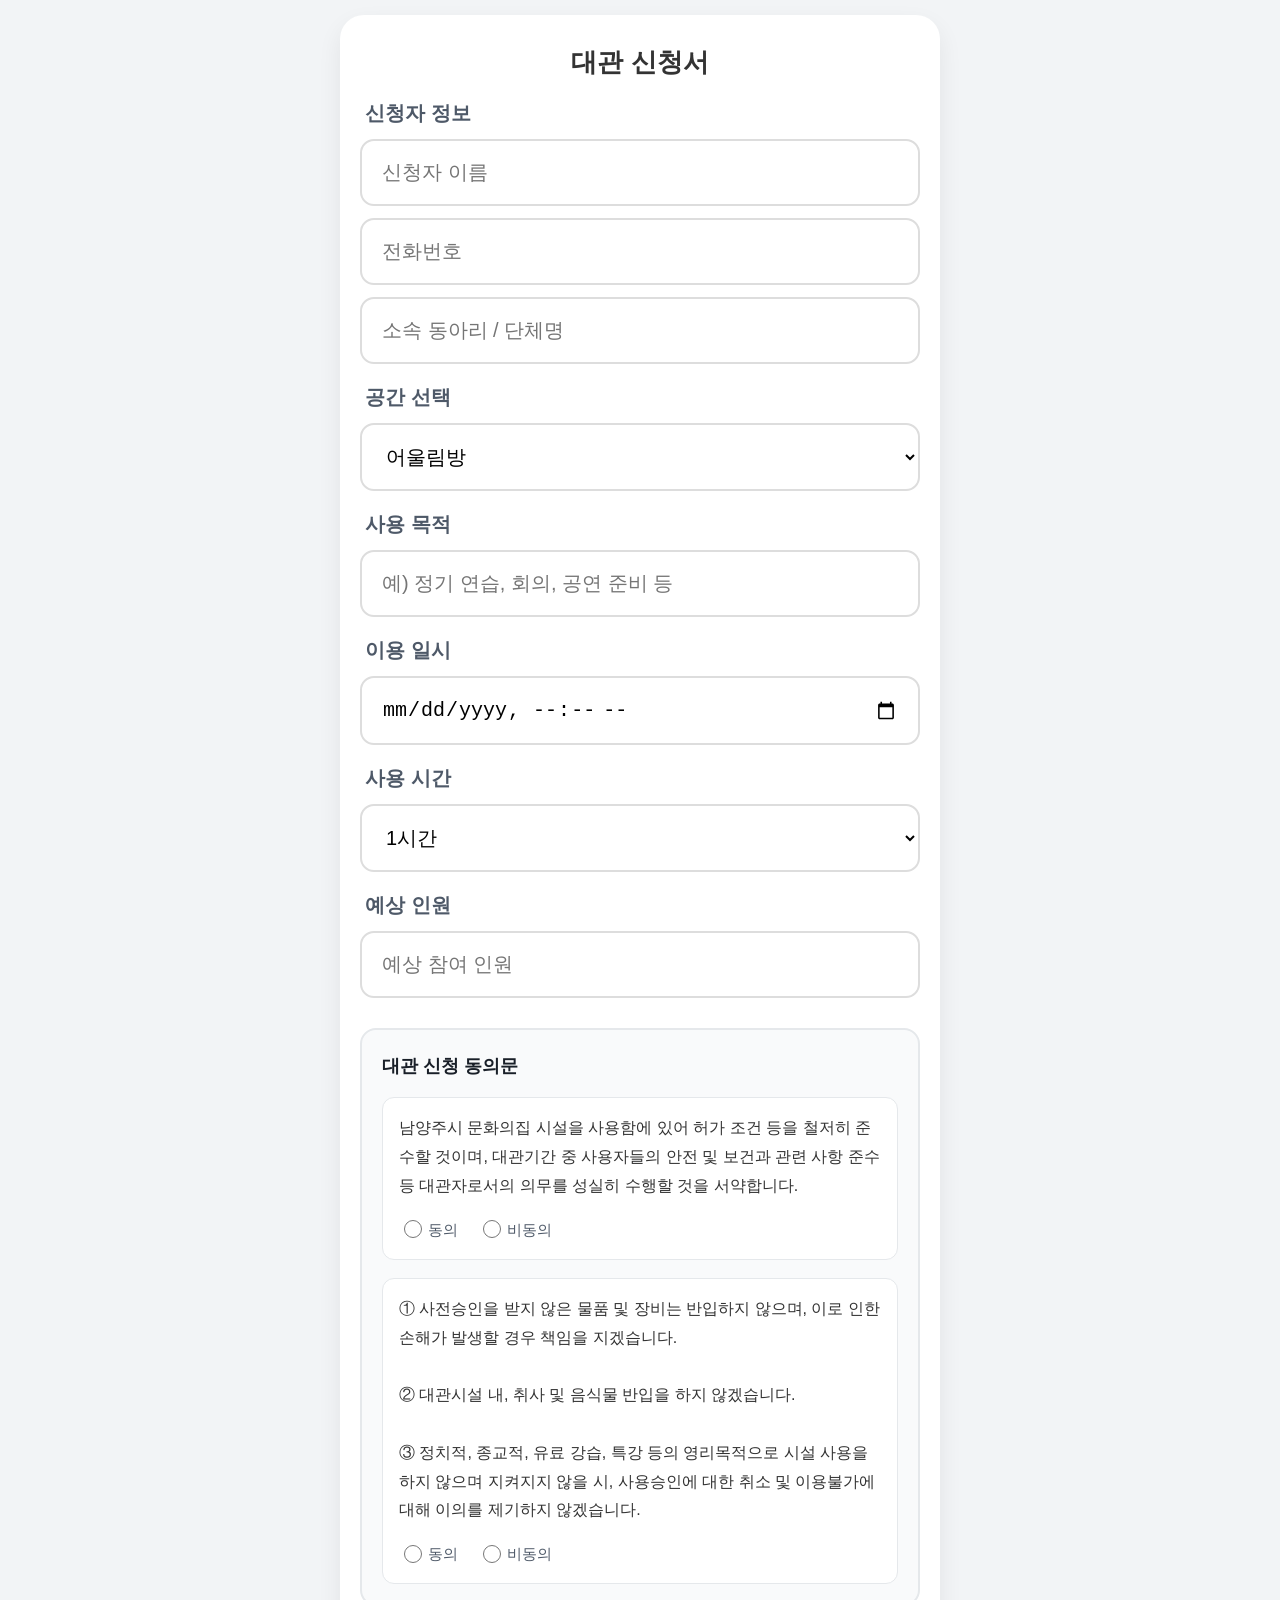
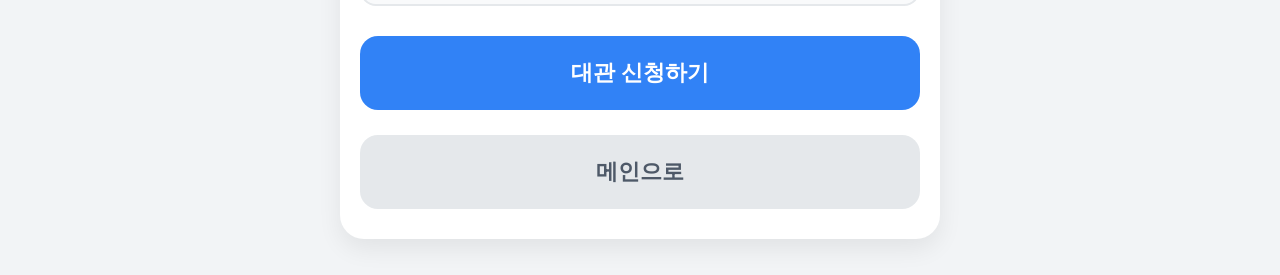
==== booking.html @ 7315e3e5 "Update booking.html" ====
<!DOCTYPE html>
<html lang="ko">
<head>
    <meta charset="UTF-8">
    <meta name="viewport" content="width=device-width, initial-scale=1.0, maximum-scale=1.0, user-scalable=no">

    <title>대관 신청</title>

    <link rel="stylesheet" href="css/style.css">
</head>
<body>

<div id="overlay"></div>
<div id="toast">제출 완료 ✅</div>

<div class="container">

    <div id="view-booking" class="card">

        <h3>대관 신청서</h3>

        <label>신청자 정보</label>

        <input id="b_name" placeholder="신청자 이름">

        <input id="b_phone" placeholder="전화번호">

        <input id="b_org" placeholder="소속 동아리 / 단체명">

        <label>공간 선택</label>

        <select id="b_space">
            <option value="어울림방">어울림방</option>
            <option value="댄스실">댄스실</option>
            <option value="음악실">음악실</option>
            <option value="동아리방">동아리방</option>
        </select>

        <label>사용 목적</label>

        <input id="b_content" placeholder="예) 정기 연습, 회의, 공연 준비 등">

        <label>이용 일시</label>

        <input id="b_date" type="datetime-local">

        <label>사용 시간</label>

        <select id="b_hours">
            <option value="1">1시간</option>
            <option value="2">2시간</option>
        </select>

        <label>예상 인원</label>

        <input id="b_people" type="number" placeholder="예상 참여 인원">

        <!-- 동의문 -->
        <div
            style="
                margin-top:30px;
                padding:20px;
                border:2px solid #e5e8eb;
                border-radius:16px;
                background:#f9fafb;
                line-height:1.8;
                color:#333;
                font-size:16px;
            "
        >

            <div
                style="
                    font-weight:bold;
                    margin-bottom:15px;
                    font-size:18px;
                    color:#191f28;
                "
            >
                대관 신청 동의문
            </div>

            <!-- 첫 번째 동의 -->
            <div
                style="
                    padding:16px;
                    background:white;
                    border-radius:12px;
                    border:1px solid #e5e8eb;
                    margin-bottom:18px;
                "
            >

                <div style="margin-bottom:15px;">
                    남양주시 문화의집 시설을 사용함에 있어 허가 조건 등을 철저히 준수할 것이며,
                    대관기간 중 사용자들의 안전 및 보건과 관련 사항 준수 등
                    대관자로서의 의무를 성실히 수행할 것을 서약합니다.
                </div>

                <div
                    style="
                        display:flex;
                        align-items:center;
                        gap:20px;
                    "
                >

                    <label
                        style="
                            display:flex;
                            align-items:center;
                            gap:6px;
                            font-size:15px;
                            font-weight:500;
                            margin:0;
                        "
                    >
                        <input
                            type="radio"
                            name="agree1"
                            value="동의"
                            id="agree1_yes"
                            style="
                                width:18px;
                                height:18px;
                                margin:0;
                            "
                        >
                        동의
                    </label>

                    <label
                        style="
                            display:flex;
                            align-items:center;
                            gap:6px;
                            font-size:15px;
                            font-weight:500;
                            margin:0;
                        "
                    >
                        <input
                            type="radio"
                            name="agree1"
                            value="비동의"
                            id="agree1_no"
                            style="
                                width:18px;
                                height:18px;
                                margin:0;
                            "
                        >
                        비동의
                    </label>

                </div>

            </div>

            <!-- 두 번째 동의 -->
            <div
                style="
                    padding:16px;
                    background:white;
                    border-radius:12px;
                    border:1px solid #e5e8eb;
                "
            >

                <div style="margin-bottom:15px;">

                    ① 사전승인을 받지 않은 물품 및 장비는 반입하지 않으며,
                     이로 인한 손해가 발생할 경우 책임을 지겠습니다.<br><br>

                    ② 대관시설 내, 취사 및 음식물 반입을 하지 않겠습니다.<br><br>

                    ③ 정치적, 종교적, 유료 강습, 특강 등의 영리목적으로 시설 사용을 하지 않으며
                      지켜지지 않을 시, 사용승인에 대한 취소 및 이용불가에 대해 이의를 제기하지 않겠습니다.

                </div>

                <div
                    style="
                        display:flex;
                        align-items:center;
                        gap:20px;
                    "
                >

                    <label
                        style="
                            display:flex;
                            align-items:center;
                            gap:6px;
                            font-size:15px;
                            font-weight:500;
                            margin:0;
                        "
                    >
                        <input
                            type="radio"
                            name="agree2"
                            value="동의"
                            id="agree2_yes"
                            style="
                                width:18px;
                                height:18px;
                                margin:0;
                            "
                        >
                        동의
                    </label>

                    <label
                        style="
                            display:flex;
                            align-items:center;
                            gap:6px;
                            font-size:15px;
                            font-weight:500;
                            margin:0;
                        "
                    >
                        <input
                            type="radio"
                            name="agree2"
                            value="비동의"
                            id="agree2_no"
                            style="
                                width:18px;
                                height:18px;
                                margin:0;
                            "
                        >
                        비동의
                    </label>

                </div>

            </div>

        </div>

        <button
            class="btn primary"
            id="btn-submit-book"
            onclick="sendPost('submitBooking')"
            style="margin-top:30px;"
        >
            대관 신청하기
        </button>

        <button class="btn secondary" onclick="location.href='index.html'">
            메인으로
        </button>

    </div>

</div>

<script src="js/api.js"></script>
<script src="js/ui.js"></script>
<script src="js/app.js"></script>

<script>

    const originalSendPost = sendPost;

    sendPost = async function(mode) {

        if(mode === 'submitBooking') {

            const agree1 = document.getElementById('agree1_yes').checked;

            const agree2 = document.getElementById('agree2_yes').checked;

            if(!agree1 || !agree2) {

                return alert("모든 동의 항목에 동의해주세요.");
            }
        }

        originalSendPost(mode);
    }

</script>

</body>
</html>
---- css/style.css ----
:root {
    --main-font-size: 20px;
    --title-font-size: 28px;
    --btn-padding: 22px;
}

body {
    font-family: -apple-system, sans-serif;
    background: #f2f4f6;
    margin: 0;
    padding: 0;
    font-size: var(--main-font-size);
    color: #191f28;
}

.container {
    max-width: 600px;
    margin: auto;
    padding: 15px;
}

.card {
    background: white;
    padding: 30px 20px;
    border-radius: 24px;
    box-shadow: 0 10px 25px rgba(0,0,0,0.07);
    margin-bottom: 20px;
    box-sizing: border-box;
}

.btn {
    width: 100%;
    padding: var(--btn-padding);
    margin-top: 15px;
    border: none;
    border-radius: 18px;
    font-size: 22px;
    cursor: pointer;
    transition: 0.2s;
    background: #f9fafb;
    font-weight: 600;
    box-sizing: border-box;
    display: flex;
    align-items: center;
    justify-content: center;
}

.btn:active {
    transform: scale(0.97);
}

.primary {
    background: #3182f6;
    color: white;
}

.secondary {
    background: #e5e8eb;
    color: #4e5968;
    margin-top: 25px;
}

.selected {
    background: #3182f6 !important;
    color: white !important;
}

.selected::after {
    content: ' ✅';
    margin-left: 8px;
    font-size: 1.1em;
}

.hidden {
    display: none;
}

input,
select {
    width: 100%;
    padding: 20px;
    margin-top: 12px;
    border: 2px solid #ddd;
    border-radius: 14px;
    box-sizing: border-box;
    font-size: 20px;
    background-color: white;
}

h2 {
    text-align: center;
    font-size: 32px;
    margin-top: 0;
    margin-bottom: 20px;
    line-height: 1.3;
}

h3 {
    text-align: center;
    font-size: 26px;
    margin-top: 0;
    margin-bottom: 15px;
    color: #333;
}

label {
    display: block;
    margin-top: 20px;
    font-weight: bold;
    font-size: 20px;
    color: #4e5968;
    padding-left: 5px;
}

.calendar-container {
    width: 100%;
    height: 80vh;
    border-radius: 16px;
    overflow: hidden;
    border: 2px solid #e5e8eb;
    margin-top: 10px;
}

iframe {
    width: 100%;
    height: 100%;
    border: none;
}

#member-list {
    display: grid;
    grid-template-columns: 1fr 1fr;
    gap: 12px;
    margin-top: 15px;
}

#member-list .btn {
    margin-top: 0;
    padding: 18px;
    font-size: 18px;
}

#toast {
    position: fixed;
    top: 50%;
    left: 50%;
    transform: translate(-50%, -50%);
    background: rgba(0, 0, 0, 0.85);
    color: white;
    padding: 30px 50px;
    border-radius: 20px;
    font-size: 28px;
    font-weight: bold;
    z-index: 9999;
    text-align: center;
    display: none;
    box-shadow: 0 10px 30px rgba(0,0,0,0.3);
}

#overlay {
    position: fixed;
    top: 0;
    left: 0;
    width: 100%;
    height: 100%;
    background: rgba(0,0,0,0.3);
    z-index: 9998;
    display: none;
}

table {
    width: 100%;
    border-collapse: collapse;
    margin-top: 10px;
    background: #fff;
    border-radius: 12px;
    overflow: hidden;
}

th,
td {
    padding: 15px;
    border: 1px solid #eee;
    text-align: center;
}

th {
    background: #3182f6;
    color: white;
    font-weight: 600;
}

tr:nth-child(even) {
    background: #f9fafb;
}
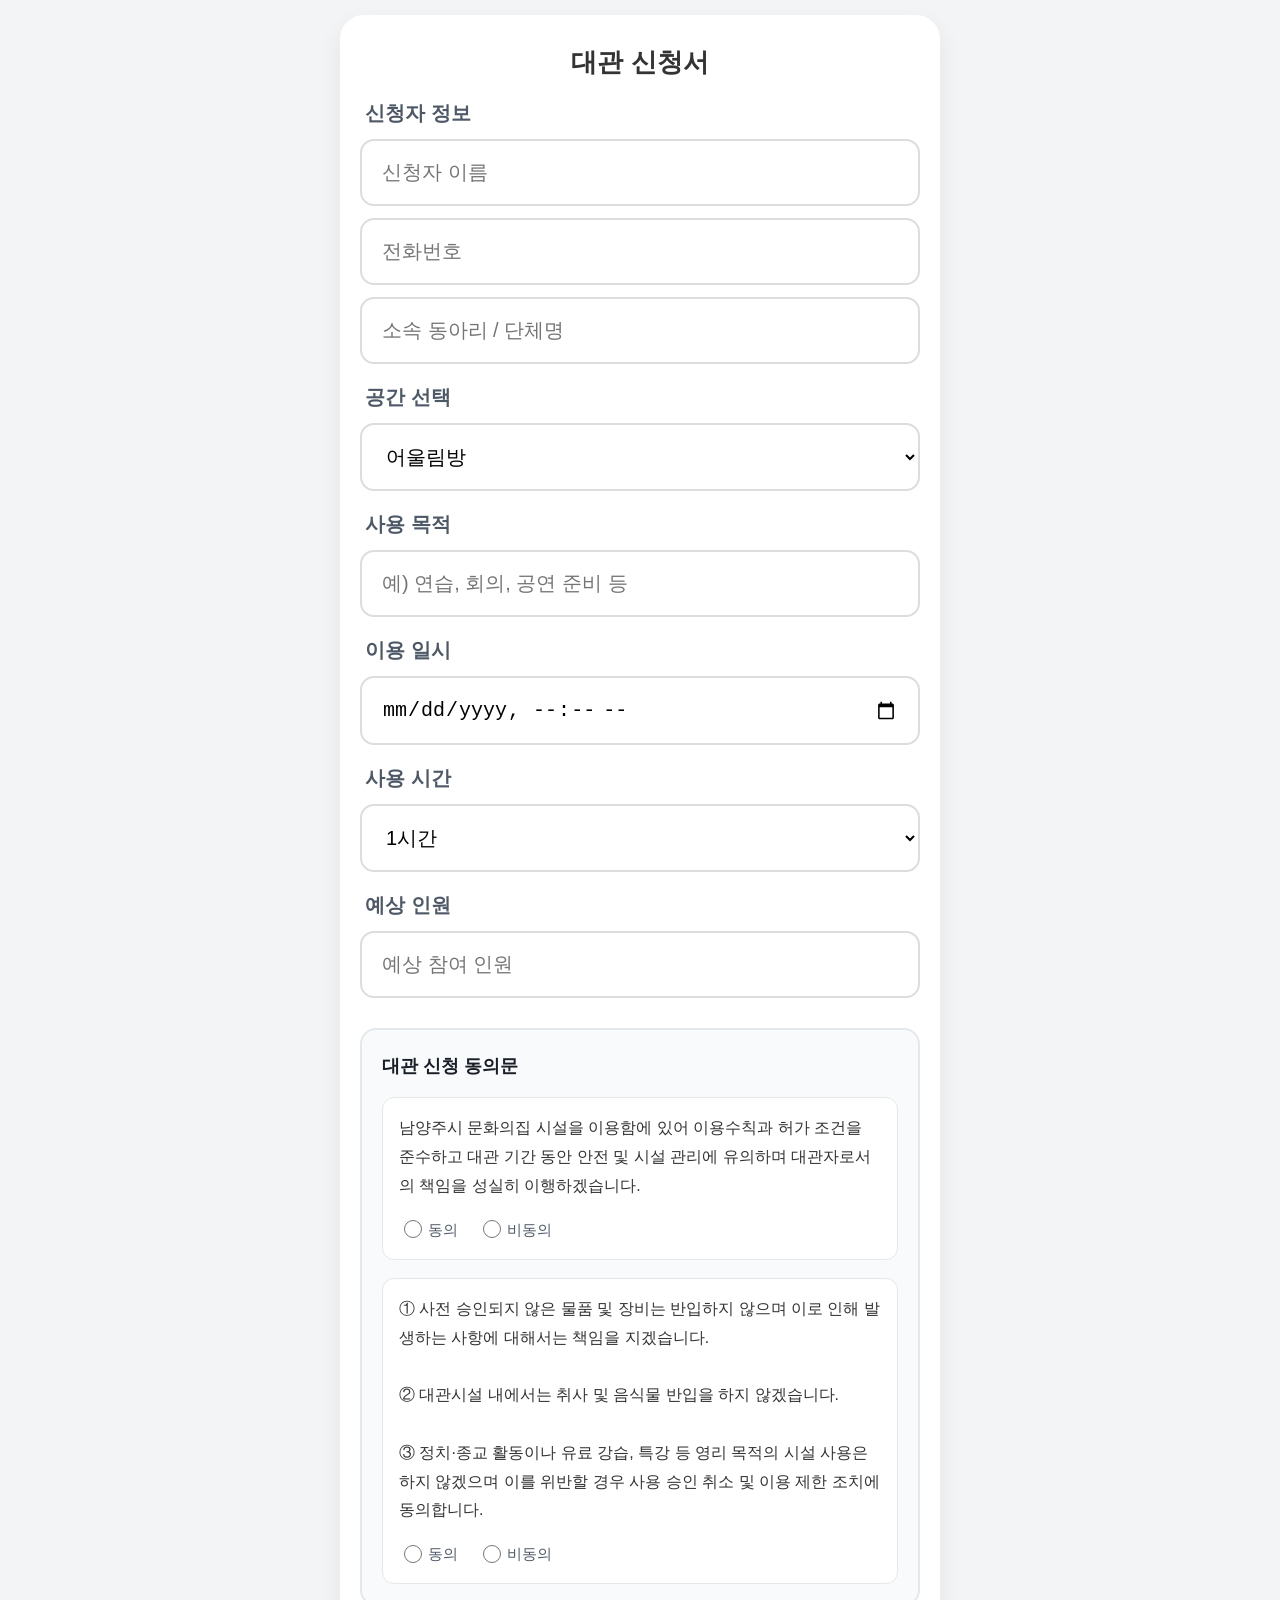
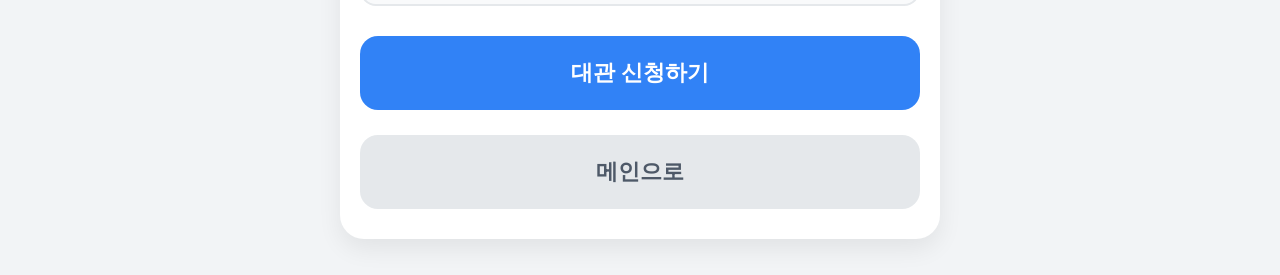
==== commit ffb91798: "Update placeholder text in booking input field" ====
--- a/booking.html
+++ b/booking.html
@@ -38,7 +38,7 @@
 
         <label>사용 목적</label>
 
-        <input id="b_content" placeholder="예) 정기 연습, 회의, 공연 준비 등">
+        <input id="b_content" placeholder="예) 연습, 회의, 공연 준비 등">
 
         <label>이용 일시</label>
 
@@ -92,9 +92,9 @@
             >
 
                 <div style="margin-bottom:15px;">
-                    남양주시 문화의집 시설을 사용함에 있어 허가 조건 등을 철저히 준수할 것이며,
-                    대관기간 중 사용자들의 안전 및 보건과 관련 사항 준수 등
-                    대관자로서의 의무를 성실히 수행할 것을 서약합니다.
+                    남양주시 문화의집 시설을 이용함에 있어 이용수칙과 허가 조건을 준수하고  
+                    대관 기간 동안 안전 및 시설 관리에 유의하며
+                    대관자로서의 책임을 성실히 이행하겠습니다.
                 </div>
 
                 <div
@@ -169,13 +169,13 @@
 
                 <div style="margin-bottom:15px;">
 
-                    ① 사전승인을 받지 않은 물품 및 장비는 반입하지 않으며,
-                     이로 인한 손해가 발생할 경우 책임을 지겠습니다.<br><br>
-
-                    ② 대관시설 내, 취사 및 음식물 반입을 하지 않겠습니다.<br><br>
-
-                    ③ 정치적, 종교적, 유료 강습, 특강 등의 영리목적으로 시설 사용을 하지 않으며
-                      지켜지지 않을 시, 사용승인에 대한 취소 및 이용불가에 대해 이의를 제기하지 않겠습니다.
+                    ① 사전 승인되지 않은 물품 및 장비는 반입하지 않으며
+                     이로 인해 발생하는 사항에 대해서는 책임을 지겠습니다.<br><br>
+
+                    ② 대관시설 내에서는 취사 및 음식물 반입을 하지 않겠습니다.<br><br>
+
+                    ③ 정치·종교 활동이나 유료 강습, 특강 등 영리 목적의 시설 사용은 하지 않겠으며
+                      이를 위반할 경우 사용 승인 취소 및 이용 제한 조치에 동의합니다.
 
                 </div>
 
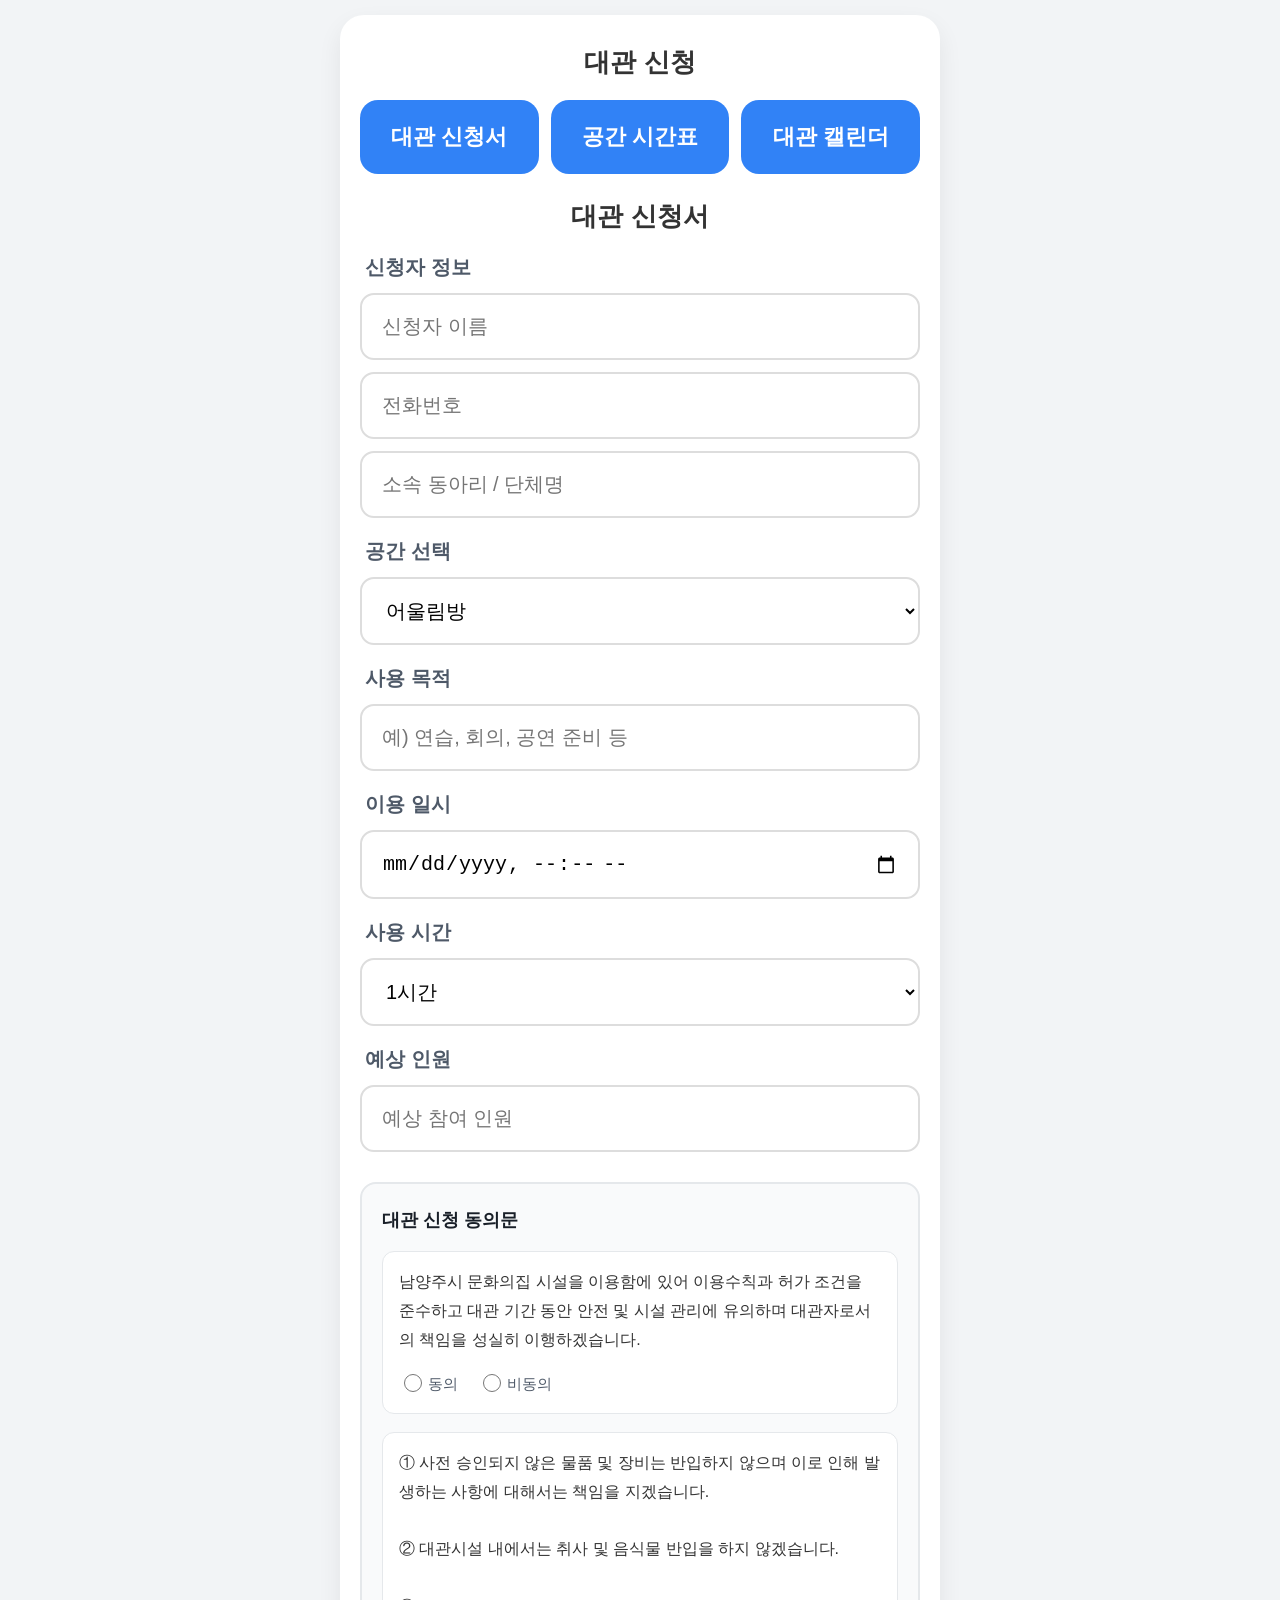
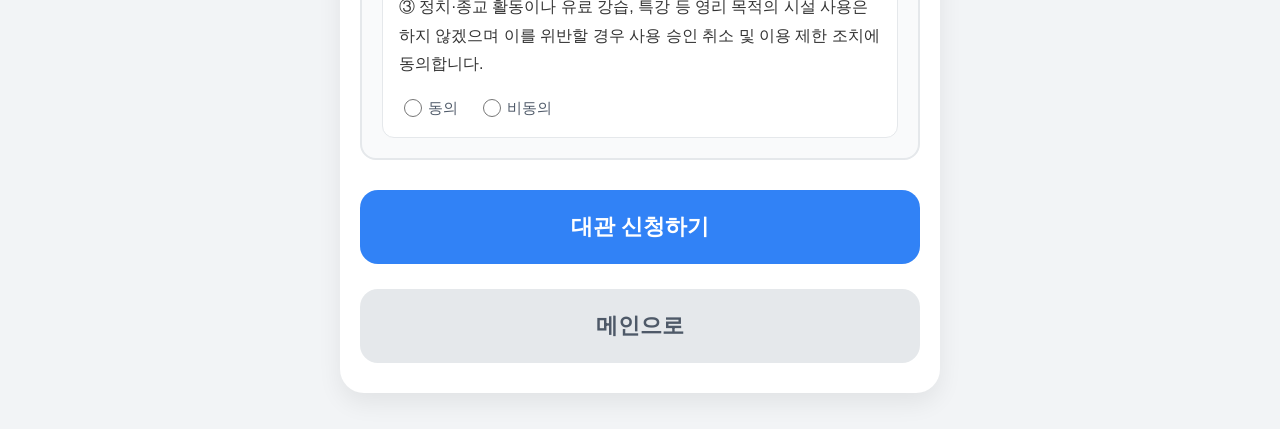
==== commit 09b369a8: "Update booking.html" ====
--- a/booking.html
+++ b/booking.html
@@ -17,238 +17,439 @@
 
     <div id="view-booking" class="card">
 
-        <h3>대관 신청서</h3>
-
-        <label>신청자 정보</label>
-
-        <input id="b_name" placeholder="신청자 이름">
-
-        <input id="b_phone" placeholder="전화번호">
-
-        <input id="b_org" placeholder="소속 동아리 / 단체명">
-
-        <label>공간 선택</label>
-
-        <select id="b_space">
-            <option value="어울림방">어울림방</option>
-            <option value="댄스실">댄스실</option>
-            <option value="음악실">음악실</option>
-            <option value="동아리방">동아리방</option>
-        </select>
-
-        <label>사용 목적</label>
-
-        <input id="b_content" placeholder="예) 연습, 회의, 공연 준비 등">
-
-        <label>이용 일시</label>
-
-        <input id="b_date" type="datetime-local">
-
-        <label>사용 시간</label>
-
-        <select id="b_hours">
-            <option value="1">1시간</option>
-            <option value="2">2시간</option>
-        </select>
-
-        <label>예상 인원</label>
-
-        <input id="b_people" type="number" placeholder="예상 참여 인원">
-
-        <!-- 동의문 -->
+        <h3>대관 신청</h3>
+
+        <!-- 🔥 추가 : 상단 메뉴 -->
         <div
             style="
-                margin-top:30px;
-                padding:20px;
-                border:2px solid #e5e8eb;
-                border-radius:16px;
-                background:#f9fafb;
-                line-height:1.8;
-                color:#333;
-                font-size:16px;
+                display:grid;
+                grid-template-columns:1fr 1fr 1fr;
+                gap:12px;
+                margin-top:20px;
+                margin-bottom:25px;
             "
         >
 
+            <button
+                class="btn primary"
+                onclick="showBookingTab('form')"
+                style="margin-top:0;"
+            >
+                대관 신청서
+            </button>
+
+            <button
+                class="btn primary"
+                onclick="showBookingTab('schedule')"
+                style="margin-top:0;"
+            >
+                공간 시간표
+            </button>
+
+            <button
+                class="btn primary"
+                onclick="showBookingTab('calendar')"
+                style="margin-top:0;"
+            >
+                대관 캘린더
+            </button>
+
+        </div>
+
+        <!-- 🔥 대관 신청서 -->
+        <div id="booking-form-section">
+
+            <h3>대관 신청서</h3>
+
+            <label>신청자 정보</label>
+
+            <input id="b_name" placeholder="신청자 이름">
+
+            <input
+                id="b_phone"
+                placeholder="전화번호"
+                inputmode="numeric"
+                maxlength="13"
+                oninput="
+                    let v = this.value.replace(/[^0-9]/g, '');
+
+                    if(v.length > 11) {
+                        v = v.slice(0, 11);
+                    }
+
+                    if(v.length >= 11) {
+
+                        this.value =
+                            v.slice(0,3) + '-' +
+                            v.slice(3,7) + '-' +
+                            v.slice(7);
+
+                    } else if(v.length >= 7) {
+
+                        this.value =
+                            v.slice(0,3) + '-' +
+                            v.slice(3,6) + '-' +
+                            v.slice(6);
+
+                    } else if(v.length >= 4) {
+
+                        this.value =
+                            v.slice(0,3) + '-' +
+                            v.slice(3);
+
+                    } else {
+
+                        this.value = v;
+                    }
+                "
+            >
+
+            <input id="b_org" placeholder="소속 동아리 / 단체명">
+
+            <label>공간 선택</label>
+
+            <select id="b_space">
+                <option value="어울림방">어울림방</option>
+                <option value="댄스실">댄스실</option>
+                <option value="음악실">음악실</option>
+                <option value="동아리방">동아리방</option>
+            </select>
+
+            <label>사용 목적</label>
+
+            <input id="b_content" placeholder="예) 연습, 회의, 공연 준비 등">
+
+            <label>이용 일시</label>
+
+            <input
+                id="b_date"
+                type="datetime-local"
+                min=""
+            >
+
+            <label>사용 시간</label>
+
+            <select id="b_hours">
+                <option value="1">1시간</option>
+                <option value="2">2시간</option>
+            </select>
+
+            <label>예상 인원</label>
+
+            <input id="b_people" type="number" placeholder="예상 참여 인원">
+
+            <!-- 동의문 -->
             <div
                 style="
-                    font-weight:bold;
-                    margin-bottom:15px;
-                    font-size:18px;
-                    color:#191f28;
+                    margin-top:30px;
+                    padding:20px;
+                    border:2px solid #e5e8eb;
+                    border-radius:16px;
+                    background:#f9fafb;
+                    line-height:1.8;
+                    color:#333;
+                    font-size:16px;
                 "
             >
-                대관 신청 동의문
-            </div>
-
-            <!-- 첫 번째 동의 -->
-            <div
-                style="
-                    padding:16px;
-                    background:white;
-                    border-radius:12px;
-                    border:1px solid #e5e8eb;
-                    margin-bottom:18px;
-                "
-            >
-
-                <div style="margin-bottom:15px;">
-                    남양주시 문화의집 시설을 이용함에 있어 이용수칙과 허가 조건을 준수하고  
-                    대관 기간 동안 안전 및 시설 관리에 유의하며
-                    대관자로서의 책임을 성실히 이행하겠습니다.
-                </div>
 
                 <div
                     style="
-                        display:flex;
-                        align-items:center;
-                        gap:20px;
+                        font-weight:bold;
+                        margin-bottom:15px;
+                        font-size:18px;
+                        color:#191f28;
                     "
                 >
-
-                    <label
+                    대관 신청 동의문
+                </div>
+
+                <!-- 첫 번째 동의 -->
+                <div
+                    style="
+                        padding:16px;
+                        background:white;
+                        border-radius:12px;
+                        border:1px solid #e5e8eb;
+                        margin-bottom:18px;
+                    "
+                >
+
+                    <div style="margin-bottom:15px;">
+                        남양주시 문화의집 시설을 이용함에 있어 이용수칙과 허가 조건을 준수하고  
+                        대관 기간 동안 안전 및 시설 관리에 유의하며
+                        대관자로서의 책임을 성실히 이행하겠습니다.
+                    </div>
+
+                    <div
                         style="
                             display:flex;
                             align-items:center;
-                            gap:6px;
-                            font-size:15px;
-                            font-weight:500;
-                            margin:0;
+                            gap:20px;
+                            flex-wrap:wrap;
                         "
                     >
-                        <input
-                            type="radio"
-                            name="agree1"
-                            value="동의"
-                            id="agree1_yes"
+
+                        <label
                             style="
-                                width:18px;
-                                height:18px;
+                                display:flex;
+                                align-items:center;
+                                gap:6px;
+                                font-size:15px;
+                                font-weight:500;
                                 margin:0;
+                                white-space:nowrap;
                             "
                         >
-                        동의
-                    </label>
-
-                    <label
+                            <input
+                                type="radio"
+                                name="agree1"
+                                value="동의"
+                                id="agree1_yes"
+                                style="
+                                    width:18px;
+                                    height:18px;
+                                    margin:0;
+                                "
+                            >
+                            동의
+                        </label>
+
+                        <label
+                            style="
+                                display:flex;
+                                align-items:center;
+                                gap:6px;
+                                font-size:15px;
+                                font-weight:500;
+                                margin:0;
+                                white-space:nowrap;
+                            "
+                        >
+                            <input
+                                type="radio"
+                                name="agree1"
+                                value="비동의"
+                                id="agree1_no"
+                                style="
+                                    width:18px;
+                                    height:18px;
+                                    margin:0;
+                                "
+                            >
+                            비동의
+                        </label>
+
+                    </div>
+
+                </div>
+
+                <!-- 두 번째 동의 -->
+                <div
+                    style="
+                        padding:16px;
+                        background:white;
+                        border-radius:12px;
+                        border:1px solid #e5e8eb;
+                    "
+                >
+
+                    <div style="margin-bottom:15px;">
+
+                        ① 사전 승인되지 않은 물품 및 장비는 반입하지 않으며
+                         이로 인해 발생하는 사항에 대해서는 책임을 지겠습니다.<br><br>
+
+                        ② 대관시설 내에서는 취사 및 음식물 반입을 하지 않겠습니다.<br><br>
+
+                        ③ 정치·종교 활동이나 유료 강습, 특강 등 영리 목적의 시설 사용은 하지 않겠으며
+                          이를 위반할 경우 사용 승인 취소 및 이용 제한 조치에 동의합니다.
+
+                    </div>
+
+                    <div
                         style="
                             display:flex;
                             align-items:center;
-                            gap:6px;
-                            font-size:15px;
-                            font-weight:500;
-                            margin:0;
+                            gap:20px;
+                            flex-wrap:wrap;
                         "
                     >
-                        <input
-                            type="radio"
-                            name="agree1"
-                            value="비동의"
-                            id="agree1_no"
+
+                        <label
                             style="
-                                width:18px;
-                                height:18px;
+                                display:flex;
+                                align-items:center;
+                                gap:6px;
+                                font-size:15px;
+                                font-weight:500;
                                 margin:0;
+                                white-space:nowrap;
                             "
                         >
-                        비동의
-                    </label>
+                            <input
+                                type="radio"
+                                name="agree2"
+                                value="동의"
+                                id="agree2_yes"
+                                style="
+                                    width:18px;
+                                    height:18px;
+                                    margin:0;
+                                "
+                            >
+                            동의
+                        </label>
+
+                        <label
+                            style="
+                                display:flex;
+                                align-items:center;
+                                gap:6px;
+                                font-size:15px;
+                                font-weight:500;
+                                margin:0;
+                                white-space:nowrap;
+                            "
+                        >
+                            <input
+                                type="radio"
+                                name="agree2"
+                                value="비동의"
+                                id="agree2_no"
+                                style="
+                                    width:18px;
+                                    height:18px;
+                                    margin:0;
+                                "
+                            >
+                            비동의
+                        </label>
+
+                    </div>
 
                 </div>
 
             </div>
 
-            <!-- 두 번째 동의 -->
+            <button
+                class="btn primary"
+                id="btn-submit-book"
+                onclick="
+                    if(navigator.vibrate){
+                        navigator.vibrate(30);
+                    }
+
+                    sendPost('submitBooking');
+                "
+                style="margin-top:30px;"
+            >
+                대관 신청하기
+            </button>
+
+        </div>
+
+        <!-- 🔥 공간 시간표 -->
+        <div
+            id="booking-schedule-section"
+            class="hidden"
+        >
+
             <div
                 style="
-                    padding:16px;
-                    background:white;
-                    border-radius:12px;
-                    border:1px solid #e5e8eb;
+                    display:grid;
+                    grid-template-columns:1fr 1fr;
+                    gap:12px;
+                    margin-top:10px;
+                    margin-bottom:20px;
                 "
             >
 
-                <div style="margin-bottom:15px;">
-
-                    ① 사전 승인되지 않은 물품 및 장비는 반입하지 않으며
-                     이로 인해 발생하는 사항에 대해서는 책임을 지겠습니다.<br><br>
-
-                    ② 대관시설 내에서는 취사 및 음식물 반입을 하지 않겠습니다.<br><br>
-
-                    ③ 정치·종교 활동이나 유료 강습, 특강 등 영리 목적의 시설 사용은 하지 않겠으며
-                      이를 위반할 경우 사용 승인 취소 및 이용 제한 조치에 동의합니다.
-
-                </div>
-
-                <div
-                    style="
-                        display:flex;
-                        align-items:center;
-                        gap:20px;
-                    "
-                >
-
-                    <label
-                        style="
-                            display:flex;
-                            align-items:center;
-                            gap:6px;
-                            font-size:15px;
-                            font-weight:500;
-                            margin:0;
-                        "
-                    >
-                        <input
-                            type="radio"
-                            name="agree2"
-                            value="동의"
-                            id="agree2_yes"
-                            style="
-                                width:18px;
-                                height:18px;
-                                margin:0;
-                            "
-                        >
-                        동의
-                    </label>
-
-                    <label
-                        style="
-                            display:flex;
-                            align-items:center;
-                            gap:6px;
-                            font-size:15px;
-                            font-weight:500;
-                            margin:0;
-                        "
-                    >
-                        <input
-                            type="radio"
-                            name="agree2"
-                            value="비동의"
-                            id="agree2_no"
-                            style="
-                                width:18px;
-                                height:18px;
-                                margin:0;
-                            "
-                        >
-                        비동의
-                    </label>
-
-                </div>
+                <button
+                    class="btn"
+                    onclick="showSchedule('dance')"
+                    style="margin-top:0;"
+                >
+                    댄스실
+                </button>
+
+                <button
+                    class="btn"
+                    onclick="showSchedule('music')"
+                    style="margin-top:0;"
+                >
+                    음악실
+                </button>
+
+                <button
+                    class="btn"
+                    onclick="showSchedule('club')"
+                    style="margin-top:0;"
+                >
+                    동아리실
+                </button>
+
+                <button
+                    class="btn"
+                    onclick="showSchedule('room')"
+                    style="margin-top:0;"
+                >
+                    어울림방
+                </button>
 
             </div>
 
+            <div
+                style="
+                    width:100%;
+                    height:700px;
+                    border:1px solid #ddd;
+                    border-radius:16px;
+                    overflow:hidden;
+                    background:#fff;
+                "
+            >
+
+                <iframe
+                    id="schedule-frame"
+                    src="https://drive.google.com/file/d/1yxM0hEBg6i5G9soy5fTbP0brCFh0smhn/preview"
+                    width="100%"
+                    height="100%"
+                    allow="autoplay"
+                    style="border:none;"
+                ></iframe>
+
+            </div>
+
         </div>
 
-        <button
-            class="btn primary"
-            id="btn-submit-book"
-            onclick="sendPost('submitBooking')"
-            style="margin-top:30px;"
+        <!-- 🔥 대관 캘린더 -->
+        <div
+            id="booking-calendar-section"
+            class="hidden"
         >
-            대관 신청하기
-        </button>
+
+            <div
+                style="
+                    width:100%;
+                    height:700px;
+                    border:1px solid #ddd;
+                    border-radius:16px;
+                    overflow:hidden;
+                    background:#fff;
+                "
+            >
+
+                <iframe
+                    src="https://calendar.google.com/calendar/embed?src=29f49ca08ab45c6d905555a73977703f275fd464e254ed959725c9046b3a6436%40group.calendar.google.com&ctz=Asia%2FSeoul"
+                    width="100%"
+                    height="100%"
+                    frameborder="0"
+                    scrolling="no"
+                    style="border:0"
+                ></iframe>
+
+            </div>
+
+        </div>
 
         <button class="btn secondary" onclick="location.href='index.html'">
             메인으로
@@ -264,6 +465,16 @@
 
 <script>
 
+    const now = new Date();
+
+    now.setMinutes(
+        now.getMinutes() - now.getTimezoneOffset()
+    );
+
+    document
+        .getElementById('b_date')
+        .min = now.toISOString().slice(0,16);
+
     const originalSendPost = sendPost;
 
     sendPost = async function(mode) {
@@ -283,6 +494,73 @@
         originalSendPost(mode);
     }
 
+    // 🔥 추가
+    function showBookingTab(tab) {
+
+        document
+            .getElementById('booking-form-section')
+            .classList.add('hidden');
+
+        document
+            .getElementById('booking-schedule-section')
+            .classList.add('hidden');
+
+        document
+            .getElementById('booking-calendar-section')
+            .classList.add('hidden');
+
+        if(tab === 'form') {
+
+            document
+                .getElementById('booking-form-section')
+                .classList.remove('hidden');
+        }
+
+        if(tab === 'schedule') {
+
+            document
+                .getElementById('booking-schedule-section')
+                .classList.remove('hidden');
+        }
+
+        if(tab === 'calendar') {
+
+            document
+                .getElementById('booking-calendar-section')
+                .classList.remove('hidden');
+        }
+    }
+
+    // 🔥 추가
+    function showSchedule(type) {
+
+        const frame = document.getElementById('schedule-frame');
+
+        if(type === 'dance') {
+
+            frame.src =
+                'https://drive.google.com/file/d/1yxM0hEBg6i5G9soy5fTbP0brCFh0smhn/preview';
+        }
+
+        if(type === 'music') {
+
+            frame.src =
+                'https://drive.google.com/file/d/17WohMHxvv5IfRFfa5emERQDDESQmzdhL/preview';
+        }
+
+        if(type === 'club') {
+
+            frame.src =
+                'https://drive.google.com/file/d/1WvbjAsWunUQHHcNdWPY9G1YciBuzK_lb/preview';
+        }
+
+        if(type === 'room') {
+
+            frame.src =
+                'https://drive.google.com/file/d/1VcEIP3li3udDwCJq2hyliySIT4_Tazp1/preview';
+        }
+    }
+
 </script>
 
 </body>
